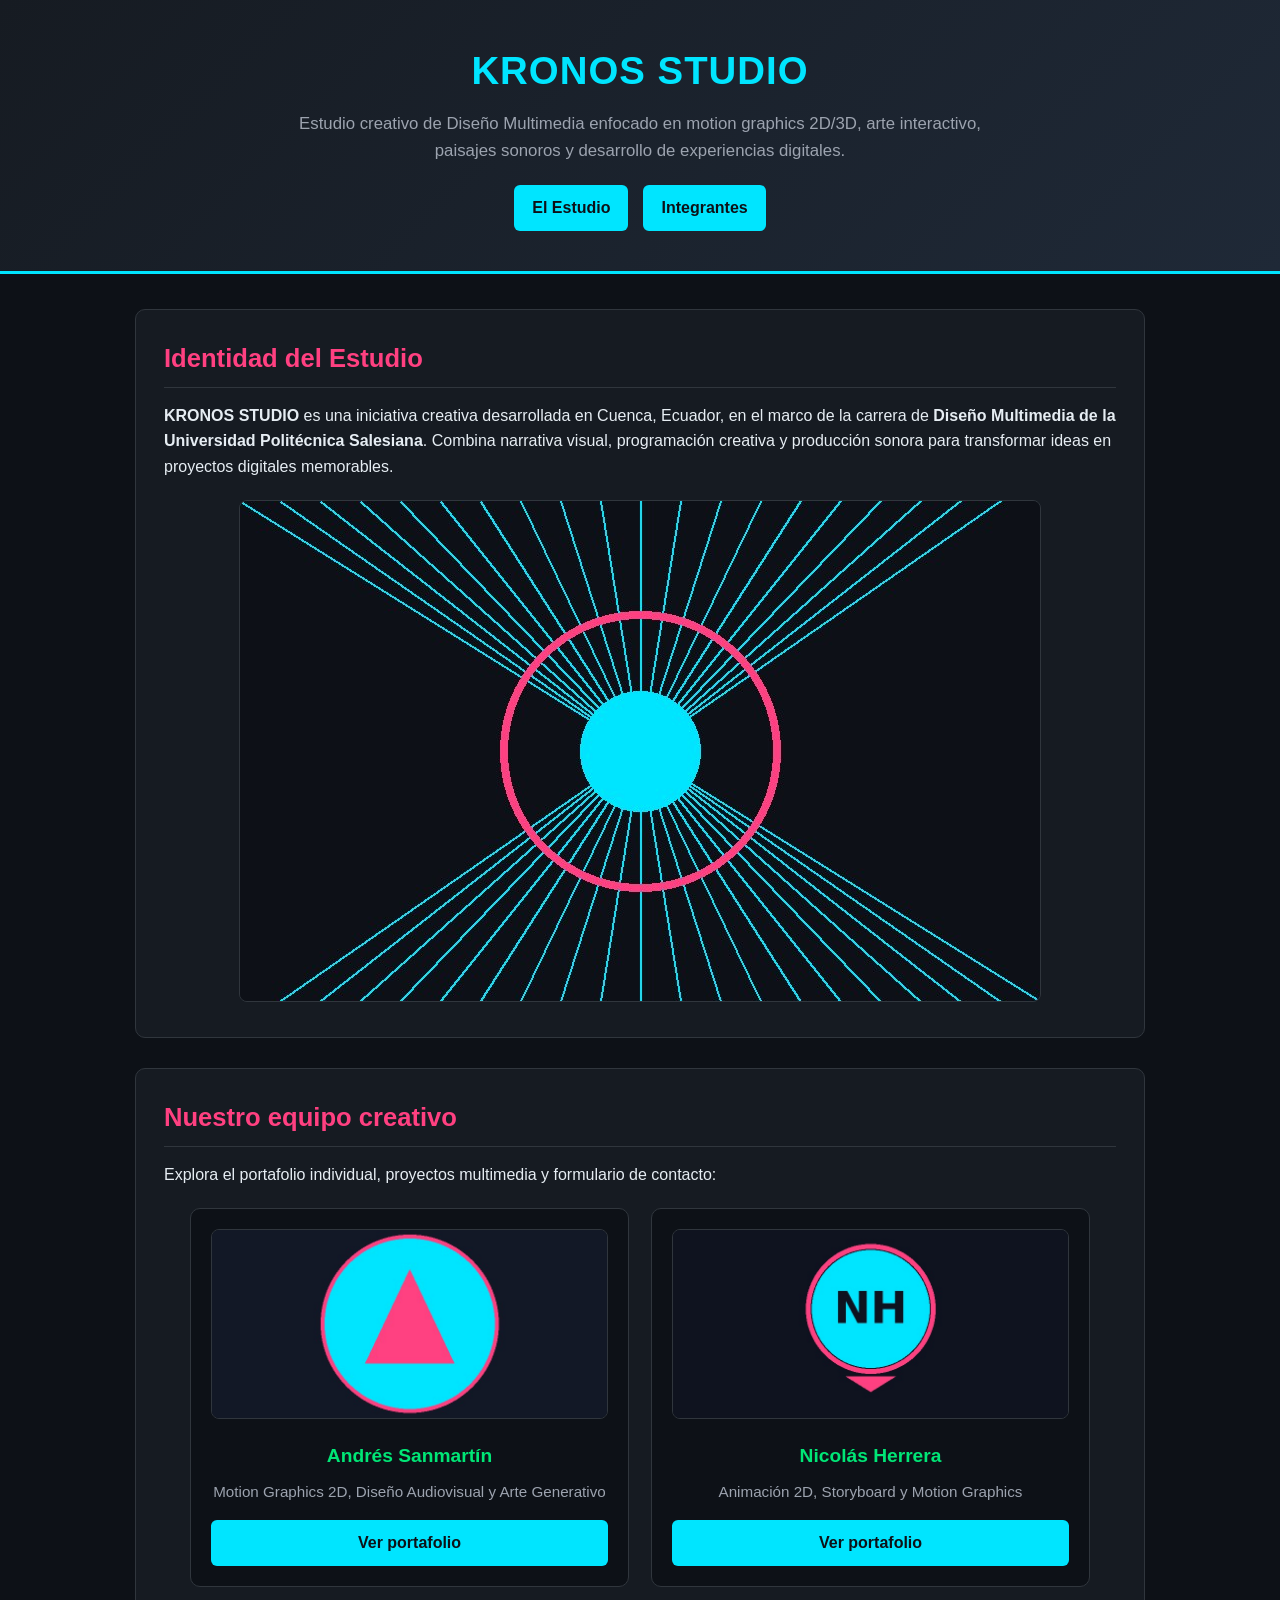
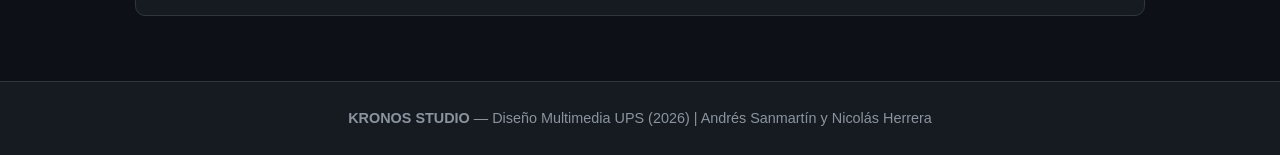
==== index.html @ 202b3aca "Add files via upload" ====
<!DOCTYPE html>
<html lang="es">
<head>
    <meta charset="UTF-8">
    <meta name="viewport" content="width=device-width, initial-scale=1.0">
    <meta name="description" content="KRONOS STUDIO - Estudio de Diseño Multimedia, Motion Graphics, Audio Digital y Experiencias Interactivas por Andrés Sanmartín.">
    <title>KRONOS STUDIO | Estudio de Diseño Multimedia</title>
    <link rel="stylesheet" href="estilos.css">
</head>
<body>

    <header class="hero-header">
        <h1>KRONOS STUDIO</h1>
        <p>
            Estudio creativo de Diseño Multimedia enfocado en motion graphics 2D/3D, 
            arte interactivo, paisajes sonoros y desarrollo de experiencias digitales.
        </p>
        <nav class="nav-bar">
            <a href="#sobre-el-estudio">El Estudio</a>
            <a href="#creador">Integrantes</a>
        </nav>
    </header>

    <main class="container">

        <section id="sobre-el-estudio">
            <h2>Identidad del Estudio</h2>
            <p>
                <strong>KRONOS STUDIO</strong> es una iniciativa creativa desarrollada en Cuenca, Ecuador, en el marco de la carrera de 
                <strong>Diseño Multimedia de la Universidad Politécnica Salesiana</strong>. Combina narrativa visual, 
                programación creativa y producción sonora para transformar ideas en proyectos digitales memorables.
            </p>
            <div class="banner-box">
                <img src="imagenes/portada.jpg" alt="Identidad visual geométrica y luminosa de Kronos Studio">
            </div>
        </section>

        <section id="creador">
            <h2>Nuestro equipo creativo</h2>
            <p>Explora el portafolio individual, proyectos multimedia y formulario de contacto:</p>

            <div class="grid-cards" style="max-width: 900px; margin: 20px auto 0 auto;">
                <article class="card">
                    <div>
                        <img src="imagenes/andres.jpg" alt="Avatar ilustrado de Andrés Sanmartín">
                        <h3>Andrés Sanmartín</h3>
                        <p>Motion Graphics 2D, Diseño Audiovisual y Arte Generativo</p>
                    </div>
                    <a class="btn-link" href="integrantes/andres/sanmar.html">Ver portafolio</a>
                </article>
                <article class="card">
                    <div>
                        <img src="imagenes/nicolas.jpg" alt="Avatar geométrico de Nicolás Herrera">
                        <h3>Nicolás Herrera</h3>
                        <p>Animación 2D, Storyboard y Motion Graphics</p>
                    </div>
                    <a class="btn-link" href="integrantes/nicolas/index.html">Ver portafolio</a>
                </article>
            </div>
        </section>

    </main>

    <footer>
        <p><strong>KRONOS STUDIO</strong> &mdash; Diseño Multimedia UPS (2026) | Andrés Sanmartín y Nicolás Herrera</p>
    </footer>

</body>
</html>
---- estilos.css ----
* {
    box-sizing: border-box;
    margin: 0;
    padding: 0;
}
body {
    background-color: #0d1117;
    color: #e6edf3;
    font-family: 'Segoe UI', Roboto, Helvetica, Arial, sans-serif;
    line-height: 1.6;
}
.hero-header {
    background: linear-gradient(135deg, #161b22 0%, #1f2937 100%);
    border-bottom: 3px solid #00e5ff;
    padding: 40px 20px;
    text-align: center;
}
.hero-header h1 {
    font-size: 2.4rem;
    color: #00e5ff;
    letter-spacing: 1px;
    margin-bottom: 10px;
}
.hero-header p {
    max-width: 720px;
    margin: 0 auto 20px auto;
    color: #9ca3af;
    font-size: 1.05rem;
}
.nav-bar {
    display: flex;
    justify-content: center;
    flex-wrap: wrap;
    gap: 15px;
    margin-top: 15px;
}
.nav-bar a, .btn-link {
    display: inline-block;
    background-color: #00e5ff;
    color: #0d1117;
    text-decoration: none;
    font-weight: bold;
    padding: 10px 18px;
    border-radius: 6px;
    transition: background-color 0.2s ease, transform 0.2s ease;
}
.nav-bar a:hover, .btn-link:hover {
    background-color: #ff4081;
    color: #ffffff;
    transform: translateY(-2px);
}
.container {
    max-width: 1050px;
    margin: 0 auto;
    padding: 35px 20px;
}
section {
    background-color: #161b22;
    border: 1px solid #30363d;
    border-radius: 10px;
    padding: 28px;
    margin-bottom: 30px;
}
h2 {
    color: #ff4081;
    font-size: 1.6rem;
    margin-bottom: 15px;
    border-bottom: 1px solid #30363d;
    padding-bottom: 8px;
}
h3 {
    color: #00e676;
    font-size: 1.2rem;
    margin-bottom: 8px;
}
.banner-box {
    text-align: center;
    margin-top: 20px;
}
.banner-box img {
    max-width: 100%;
    height: auto;
    border-radius: 8px;
    border: 1px solid #30363d;
}
.grid-cards {
    display: grid;
    grid-template-columns: repeat(auto-fit, minmax(270px, 1fr));
    gap: 22px;
    margin-top: 20px;
}
.card {
    background-color: #0d1117;
    border: 1px solid #30363d;
    border-radius: 10px;
    padding: 20px;
    text-align: center;
    display: flex;
    flex-direction: column;
    justify-content: space-between;
}
.card img {
    width: 100%;
    height: 190px;
    object-fit: cover;
    border-radius: 8px;
    margin-bottom: 15px;
    border: 1px solid #30363d;
}
.card p {
    color: #9ca3af;
    margin-bottom: 16px;
    font-size: 0.95rem;
}
.perfil-grid {
    display: grid;
    grid-template-columns: repeat(auto-fit, minmax(260px, 1fr));
    gap: 24px;
    align-items: center;
}
.perfil-grid img {
    width: 100%;
    max-width: 320px;
    border-radius: 10px;
    border: 2px solid #00e5ff;
    display: block;
    margin: 0 auto;
}
figure {
    background-color: #0d1117;
    border: 1px solid #30363d;
    border-radius: 8px;
    padding: 15px;
    margin-bottom: 12px;
    text-align: center;
}
figure img {
    width: 100%;
    max-height: 220px;
    object-fit: cover;
    border-radius: 6px;
}
figcaption {
    color: #9ca3af;
    font-size: 0.85rem;
    margin-top: 8px;
}
.media-grid {
    display: grid;
    grid-template-columns: repeat(auto-fit, minmax(300px, 1fr));
    gap: 20px;
    margin-top: 15px;
}
.media-box {
    background-color: #0d1117;
    border: 1px solid #30363d;
    border-radius: 8px;
    padding: 18px;
}
audio, video {
    width: 100%;
    margin-top: 10px;
    border-radius: 6px;
}
.contact-form {
    display: flex;
    flex-direction: column;
    gap: 15px;
    margin-top: 15px;
}
.form-group {
    display: flex;
    flex-direction: column;
    gap: 6px;
}
.form-group label {
    font-weight: bold;
    color: #e6edf3;
}
input[type="text"],
input[type="email"],
select,
textarea {
    background-color: #0d1117;
    border: 1px solid #30363d;
    border-radius: 6px;
    color: #e6edf3;
    padding: 10px 12px;
    font-size: 1rem;
    font-family: inherit;
}
input:focus, select:focus, textarea:focus {
    outline: none;
    border-color: #00e5ff;
}
.radio-group {
    display: flex;
    flex-wrap: wrap;
    gap: 20px;
    background-color: #0d1117;
    border: 1px solid #30363d;
    padding: 12px;
    border-radius: 6px;
}
.radio-option {
    display: flex;
    align-items: center;
    gap: 6px;
    font-weight: normal !important;
}
button[type="submit"] {
    background-color: #00e676;
    color: #0d1117;
    border: none;
    padding: 12px 22px;
    font-size: 1rem;
    font-weight: bold;
    border-radius: 6px;
    cursor: pointer;
    align-self: flex-start;
}
button[type="submit"]:hover {
    background-color: #00c853;
}
.aviso-demo {
    background-color: #1f2937;
    border-left: 4px solid #ffab00;
    padding: 10px 14px;
    font-size: 0.9rem;
    color: #fcd34d;
    border-radius: 4px;
}
footer {
    background-color: #161b22;
    border-top: 1px solid #30363d;
    text-align: center;
    padding: 25px 20px;
    color: #8b949e;
    font-size: 0.9rem;
}
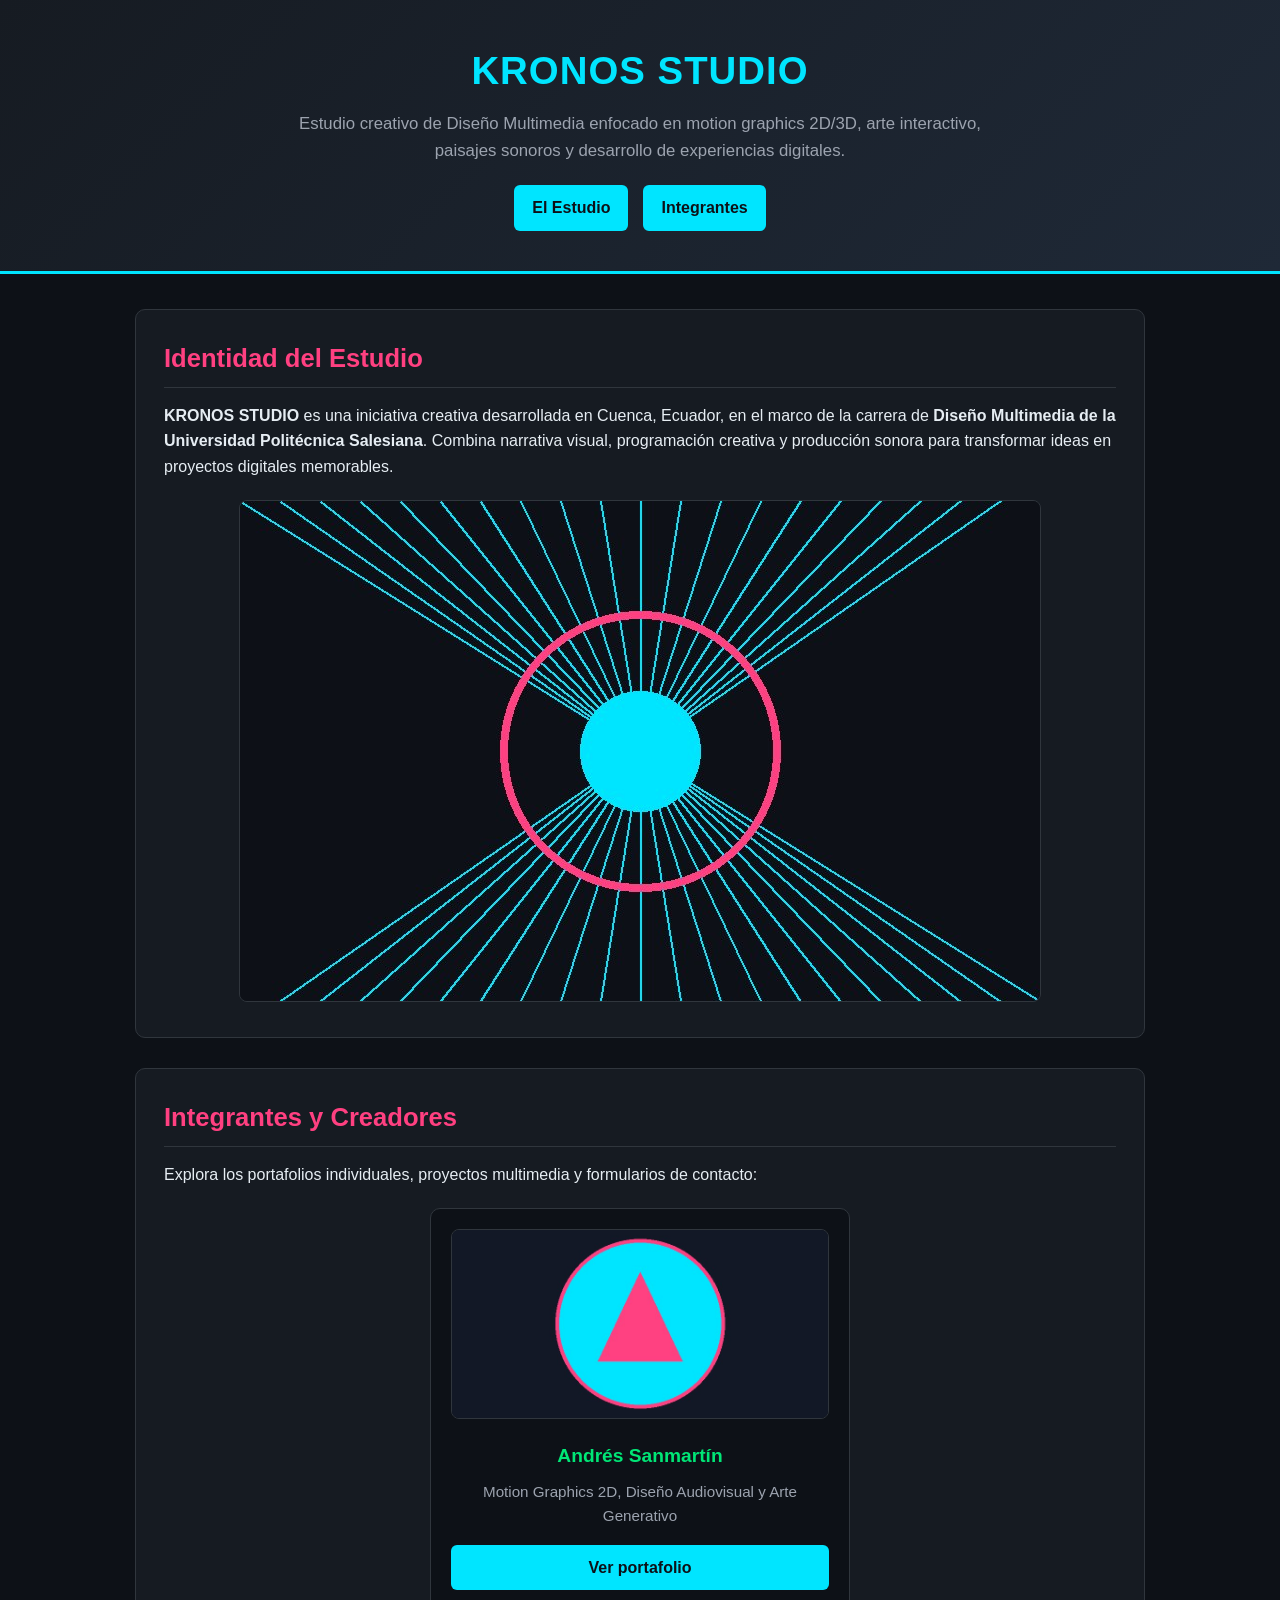
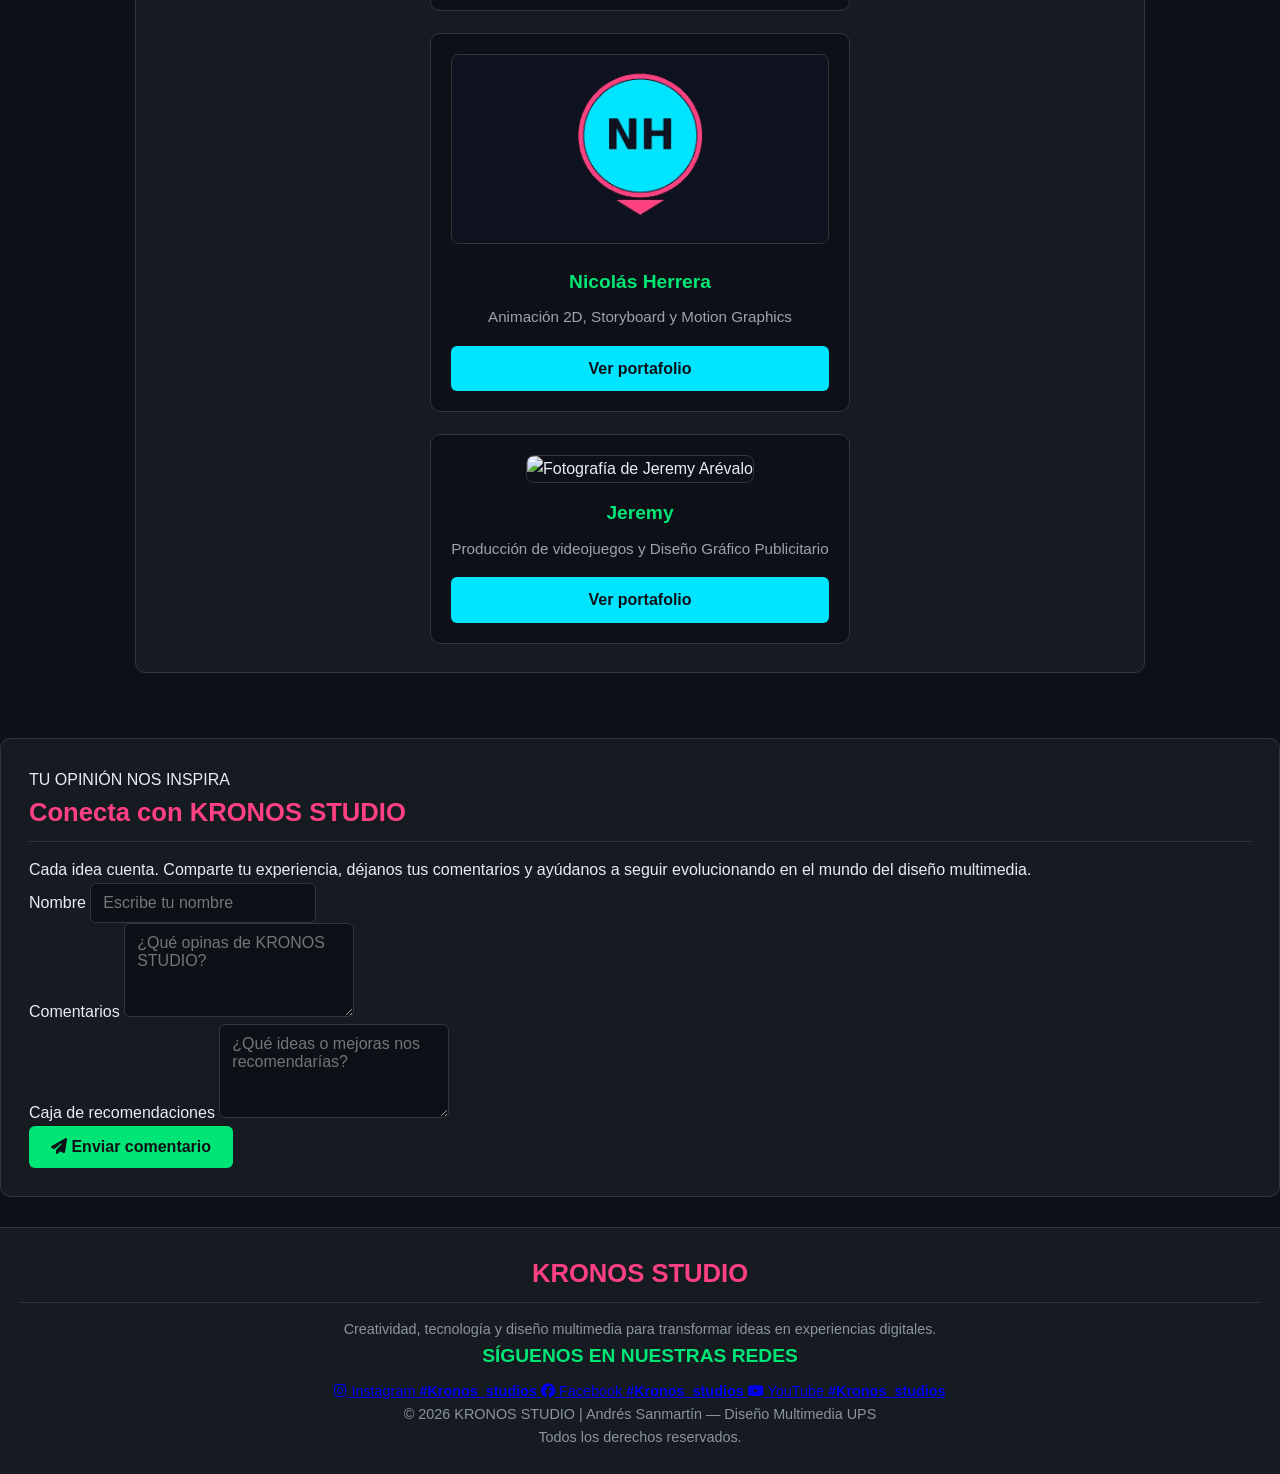
==== commit 5734194d: "Update index.html" ====
--- a/index.html
+++ b/index.html
@@ -6,6 +6,7 @@
     <meta name="description" content="KRONOS STUDIO - Estudio de Diseño Multimedia, Motion Graphics, Audio Digital y Experiencias Interactivas por Andrés Sanmartín.">
     <title>KRONOS STUDIO | Estudio de Diseño Multimedia</title>
     <link rel="stylesheet" href="estilos.css">
+    <link rel="stylesheet" href="https://cdnjs.cloudflare.com/ajax/libs/font-awesome/6.5.2/css/all.min.css">
 </head>
 <body>
 
@@ -36,10 +37,10 @@
         </section>
 
         <section id="creador">
-            <h2>Nuestro equipo creativo</h2>
-            <p>Explora el portafolio individual, proyectos multimedia y formulario de contacto:</p>
+            <h2>Integrantes y Creadores</h2>
+            <p>Explora los portafolios individuales, proyectos multimedia y formularios de contacto:</p>
 
-            <div class="grid-cards" style="max-width: 900px; margin: 20px auto 0 auto;">
+            <div class="grid-cards" style="max-width: 420px; margin: 20px auto 0 auto;">
                 <article class="card">
                     <div>
                         <img src="imagenes/andres.jpg" alt="Avatar ilustrado de Andrés Sanmartín">
@@ -56,14 +57,129 @@
                     </div>
                     <a class="btn-link" href="integrantes/nicolas/index.html">Ver portafolio</a>
                 </article>
+                <article class="card">
+                    <div>
+                        <img src="imagenes/jeremy.jpeg" alt="Fotografía de Jeremy Arévalo">
+                        <h3>Jeremy</h3>
+                        <p>Producción de videojuegos y Diseño Gráfico Publicitario</p>
+                    </div>
+                    <a class="btn-link" href="integrantes/jeremy/index.html">Ver portafolio</a>
+                </article>
             </div>
         </section>
 
     </main>
 
-    <footer>
-        <p><strong>KRONOS STUDIO</strong> &mdash; Diseño Multimedia UPS (2026) | Andrés Sanmartín y Nicolás Herrera</p>
-    </footer>
+<!-- SECCIÓN DE COMENTARIOS Y RECOMENDACIONES -->
+
+<section id="comentarios" class="feedback-section">
+
+    <div class="feedback-header">
+        <span class="feedback-etiqueta">TU OPINIÓN NOS INSPIRA</span>
+        <h2>Conecta con KRONOS STUDIO</h2>
+        <p>
+            Cada idea cuenta. Comparte tu experiencia, déjanos tus
+            comentarios y ayúdanos a seguir evolucionando
+            en el mundo del diseño multimedia.
+        </p>
+    </div>
+
+    <form class="feedback-form">
+
+        <div class="feedback-group">
+            <label for="nombre-feedback">Nombre</label>
+            <input
+                type="text"
+                id="nombre-feedback"
+                name="nombre"
+                placeholder="Escribe tu nombre"
+                required>
+        </div>
+
+        <div class="feedback-group">
+            <label for="comentario-feedback">Comentarios</label>
+            <textarea
+                id="comentario-feedback"
+                name="comentario"
+                rows="4"
+                placeholder="¿Qué opinas de KRONOS STUDIO?"
+                required></textarea>
+        </div>
+
+        <div class="feedback-group">
+            <label for="recomendacion-feedback">
+                Caja de recomendaciones
+            </label>
+            <textarea
+                id="recomendacion-feedback"
+                name="recomendacion"
+                rows="4"
+                placeholder="¿Qué ideas o mejoras nos recomendarías?"></textarea>
+        </div>
+
+        <button type="submit" class="feedback-button">
+            <i class="fa-solid fa-paper-plane"></i>
+            Enviar comentario
+        </button>
+
+    </form>
+
+</section>
+
+    
+<!-- PIE DE PÁGINA -->
+
+<footer class="footer-kronos">
+
+    <div class="footer-content">
+
+        <div class="footer-brand">
+            <h2>KRONOS <span>STUDIO</span></h2>
+            <p>
+                Creatividad, tecnología y diseño multimedia
+                para transformar ideas en experiencias digitales.
+            </p>
+        </div>
+
+        <div class="footer-social">
+
+            <h3>SÍGUENOS EN NUESTRAS REDES</h3>
+
+            <a href="https://www.instagram.com/"
+               target="_blank" rel="noopener noreferrer">
+                <i class="fa-brands fa-instagram"></i>
+                <span>Instagram</span>
+                <strong>#Kronos_studios</strong>
+            </a>
+
+            <a href="https://www.facebook.com/"
+               target="_blank" rel="noopener noreferrer">
+                <i class="fa-brands fa-facebook"></i>
+                <span>Facebook</span>
+                <strong>#Kronos_studios</strong>
+            </a>
+
+            <a href="https://www.youtube.com/"
+               target="_blank" rel="noopener noreferrer">
+                <i class="fa-brands fa-youtube"></i>
+                <span>YouTube</span>
+                <strong>#Kronos_studios</strong>
+            </a>
+
+        </div>
+
+    </div>
+
+    <div class="footer-bottom">
+        <p>
+            © 2026 KRONOS STUDIO | Andrés Sanmartín
+            — Diseño Multimedia UPS
+        </p>
+        <p>Todos los derechos reservados.</p>
+    </div>
+
+</footer>
+
 
 </body>
 </html>
